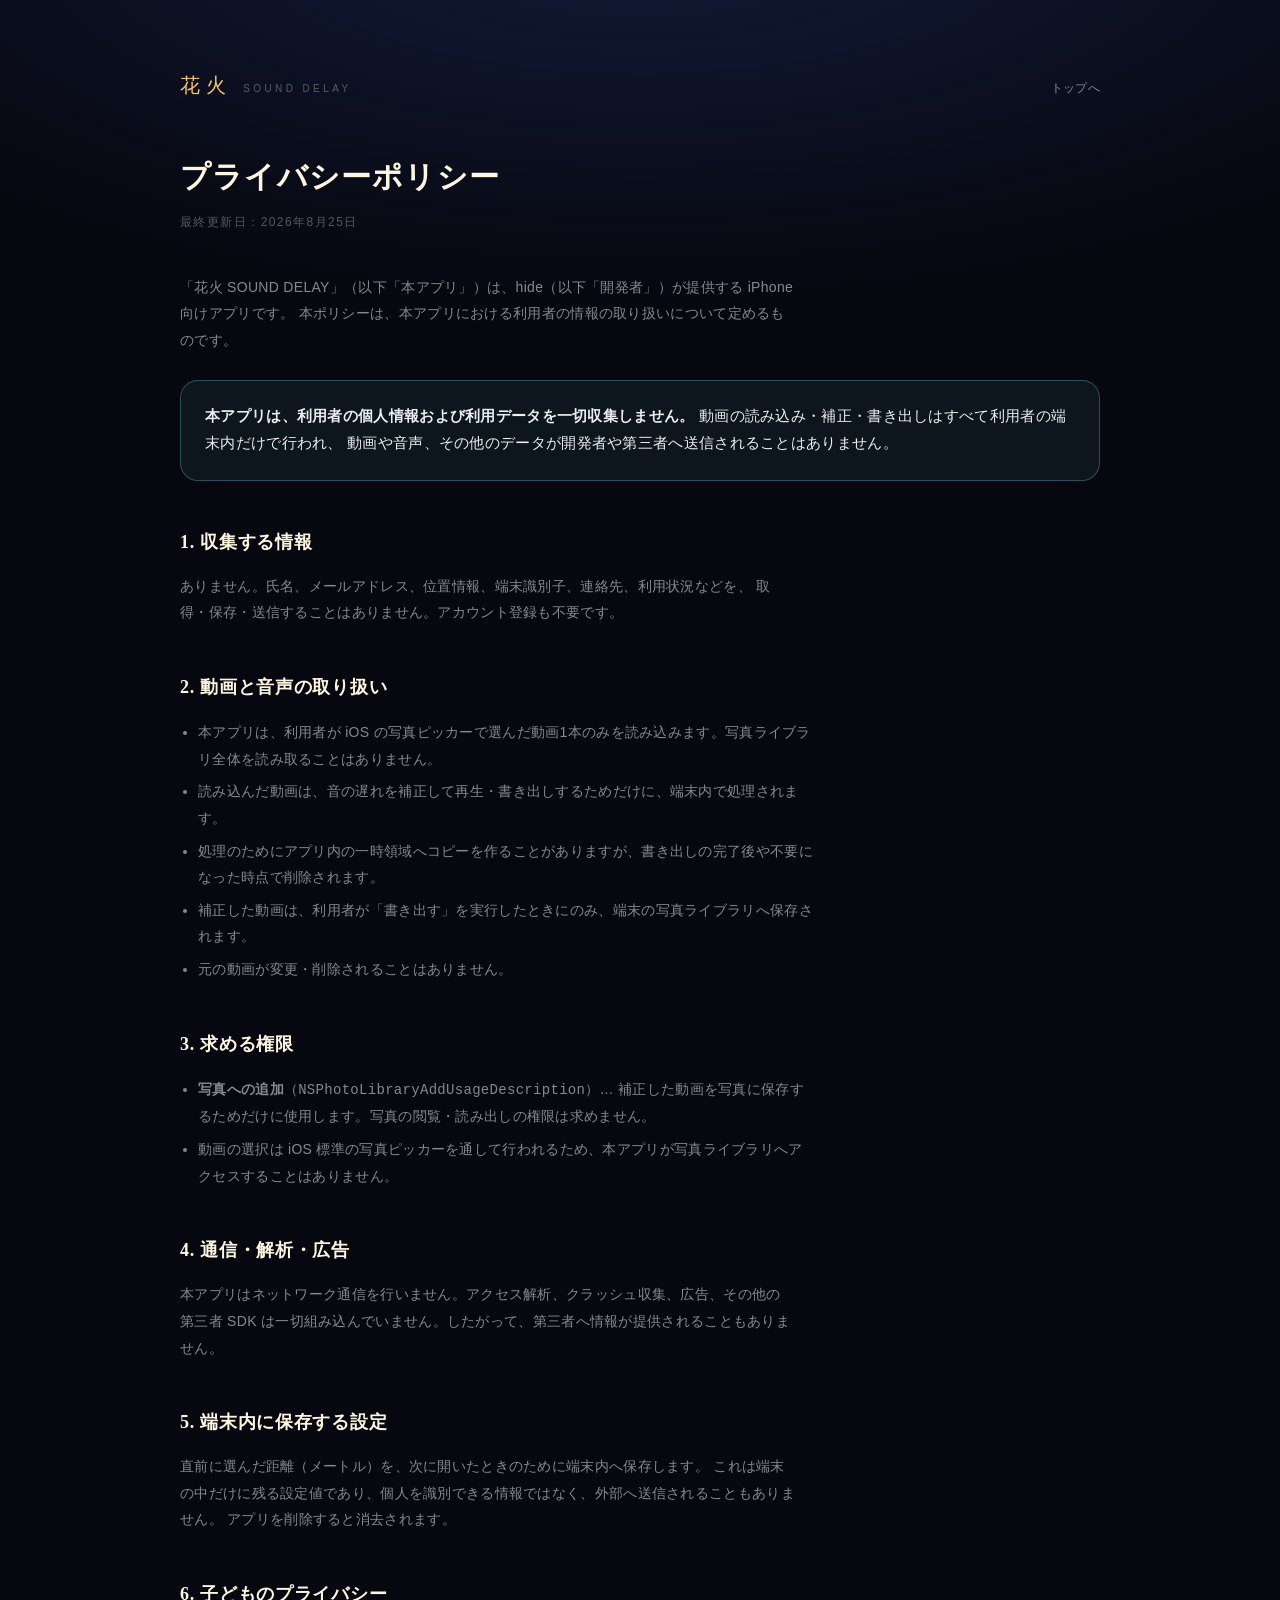
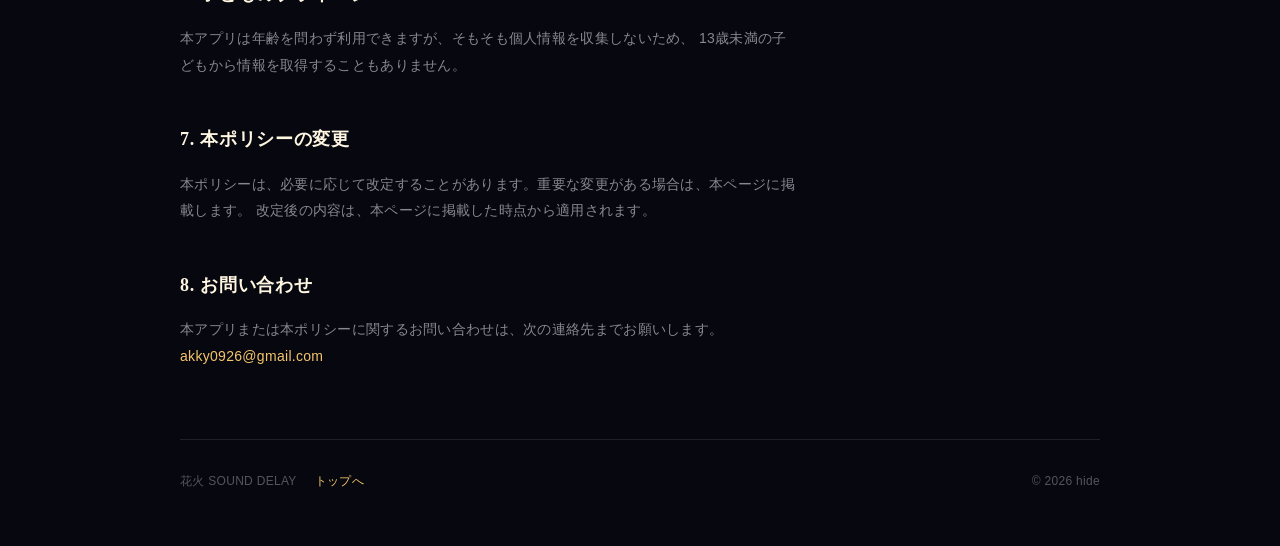
==== privacy.html @ 6d4c9117 "Add files via upload" ====
<!DOCTYPE html>
<html lang="ja">
<head>
<meta charset="utf-8">
<meta name="viewport" content="width=device-width, initial-scale=1">
<title>プライバシーポリシー — 花火 SOUND DELAY</title>
<meta name="description" content="花火 SOUND DELAY のプライバシーポリシー。個人情報・利用データを一切収集せず、動画の処理はすべて端末内で完結します。">
<link rel="icon" href="assets/icon.png">
<link rel="stylesheet" href="assets/style.css">
</head>
<body>

<div class="wrap doc">
  <header class="site-head">
    <span class="brand">花火</span>
    <span class="sub">SOUND DELAY</span>
    <nav><a href="index.html">トップへ</a></nav>
  </header>

  <h1 style="margin-top:44px">プライバシーポリシー</h1>
  <p class="updated">最終更新日：2026年8月25日</p>

  <p>
    「花火 SOUND DELAY」（以下「本アプリ」）は、hide（以下「開発者」）が提供する iPhone 向けアプリです。
    本ポリシーは、本アプリにおける利用者の情報の取り扱いについて定めるものです。
  </p>

  <div class="highlight">
    <p>
      <strong>本アプリは、利用者の個人情報および利用データを一切収集しません。</strong>
      動画の読み込み・補正・書き出しはすべて利用者の端末内だけで行われ、
      動画や音声、その他のデータが開発者や第三者へ送信されることはありません。
    </p>
  </div>

  <h2>1. 収集する情報</h2>
  <p>
    ありません。氏名、メールアドレス、位置情報、端末識別子、連絡先、利用状況などを、
    取得・保存・送信することはありません。アカウント登録も不要です。
  </p>

  <h2>2. 動画と音声の取り扱い</h2>
  <ul>
    <li>本アプリは、利用者が iOS の写真ピッカーで選んだ動画1本のみを読み込みます。写真ライブラリ全体を読み取ることはありません。</li>
    <li>読み込んだ動画は、音の遅れを補正して再生・書き出しするためだけに、端末内で処理されます。</li>
    <li>処理のためにアプリ内の一時領域へコピーを作ることがありますが、書き出しの完了後や不要になった時点で削除されます。</li>
    <li>補正した動画は、利用者が「書き出す」を実行したときにのみ、端末の写真ライブラリへ保存されます。</li>
    <li>元の動画が変更・削除されることはありません。</li>
  </ul>

  <h2>3. 求める権限</h2>
  <ul>
    <li><strong>写真への追加</strong>（<code>NSPhotoLibraryAddUsageDescription</code>）… 補正した動画を写真に保存するためだけに使用します。写真の閲覧・読み出しの権限は求めません。</li>
    <li>動画の選択は iOS 標準の写真ピッカーを通して行われるため、本アプリが写真ライブラリへアクセスすることはありません。</li>
  </ul>

  <h2>4. 通信・解析・広告</h2>
  <p>
    本アプリはネットワーク通信を行いません。アクセス解析、クラッシュ収集、広告、その他の
    第三者 SDK は一切組み込んでいません。したがって、第三者へ情報が提供されることもありません。
  </p>

  <h2>5. 端末内に保存する設定</h2>
  <p>
    直前に選んだ距離（メートル）を、次に開いたときのために端末内へ保存します。
    これは端末の中だけに残る設定値であり、個人を識別できる情報ではなく、外部へ送信されることもありません。
    アプリを削除すると消去されます。
  </p>

  <h2>6. 子どものプライバシー</h2>
  <p>
    本アプリは年齢を問わず利用できますが、そもそも個人情報を収集しないため、
    13歳未満の子どもから情報を取得することもありません。
  </p>

  <h2>7. 本ポリシーの変更</h2>
  <p>
    本ポリシーは、必要に応じて改定することがあります。重要な変更がある場合は、本ページに掲載します。
    改定後の内容は、本ページに掲載した時点から適用されます。
  </p>

  <h2>8. お問い合わせ</h2>
  <p>
    本アプリまたは本ポリシーに関するお問い合わせは、次の連絡先までお願いします。<br>
    <a href="mailto:akky0926@gmail.com">akky0926@gmail.com</a>
  </p>

  <footer>
    <span>花火 SOUND DELAY</span>
    <a href="index.html">トップへ</a>
    <span class="spacer">© 2026 hide</span>
  </footer>
</div>

</body>
</html>
---- assets/style.css ----
/* 花火 SOUND DELAY — サイトの見た目。アプリと同じ夜空の地・光の金・音の青。 */

:root {
  --ink: #06070f;
  --ink-top: #131c3a;
  --gold: #f5c56b;
  --gold-deep: #f0a63c;
  --gold-core: #fff6e2;
  --wave: #6fd3e3;
  --text: #edeef2;
  --muted: rgba(237, 238, 242, 0.56);
  --faint: rgba(237, 238, 242, 0.34);
  --line: rgba(255, 255, 255, 0.10);
  --panel: rgba(255, 255, 255, 0.045);
  --mincho: "Hiragino Mincho ProN", "Hiragino Mincho Pro", "Yu Mincho", "YuMincho", serif;
  --gothic: "Hiragino Sans", "Hiragino Kaku Gothic ProN", -apple-system, BlinkMacSystemFont,
    "Segoe UI", "Noto Sans JP", sans-serif;
}

* { box-sizing: border-box; }

html { -webkit-text-size-adjust: 100%; }

body {
  margin: 0;
  font-family: var(--gothic);
  color: var(--text);
  background:
    radial-gradient(120% 70% at 50% -10%, var(--ink-top) 0%, var(--ink) 62%),
    var(--ink);
  background-attachment: fixed;
  line-height: 1.9;
  font-size: 15px;
  letter-spacing: 0.02em;
}

a { color: var(--gold); text-decoration: none; }
a:hover { text-decoration: underline; }

.wrap { width: min(920px, calc(100% - 44px)); margin: 0 auto; }

/* ---- 見出し（アプリと同じ明朝） ---- */
h1, h2, h3, .num { font-family: var(--mincho); font-weight: 600; letter-spacing: 0.04em; }

/* ---- ヘッダ ---- */
.site-head {
  display: flex; align-items: baseline; gap: 12px;
  padding: 26px 0 0;
}
.site-head .brand { font-family: var(--mincho); font-size: 20px; color: var(--gold); letter-spacing: 0.28em; }
.site-head .sub { font-size: 10px; letter-spacing: 0.34em; color: var(--faint); }
.site-head nav { margin-left: auto; font-size: 12px; }
.site-head nav a { color: var(--muted); }

/* ---- ヒーロー ---- */
.hero { text-align: center; padding: 62px 0 10px; }
.hero img.icon {
  width: 108px; height: 108px; border-radius: 24px;
  box-shadow: 0 18px 60px rgba(240, 166, 60, 0.22);
}
.hero h1 {
  font-size: clamp(34px, 7vw, 54px);
  line-height: 1.5; margin: 30px 0 0; color: var(--gold-core);
}
.hero p.lead {
  margin: 18px auto 0; max-width: 34em;
  color: var(--muted); font-size: 15px;
}
.badges { margin-top: 30px; display: flex; gap: 12px; justify-content: center; flex-wrap: wrap; }
.pill {
  display: inline-flex; align-items: center; gap: 8px;
  padding: 11px 20px; border-radius: 999px;
  border: 1px solid var(--line); color: var(--muted); font-size: 12.5px;
}
.pill strong { font-family: var(--mincho); color: var(--wave); font-size: 15px; font-weight: 600; }
.pill.solid {
  background: linear-gradient(180deg, var(--gold), var(--gold-deep));
  color: #17110a; border: none; font-weight: 700;
}

/* ---- 節 ---- */
section { padding: 60px 0; border-top: 1px solid var(--line); margin-top: 60px; }
section:first-of-type { border-top: none; }
h2 { font-size: 23px; margin: 0 0 10px; color: var(--gold-core); }
.section-note { color: var(--faint); font-size: 12px; letter-spacing: 0.2em; margin: 0 0 26px; }

.cards { display: grid; gap: 16px; grid-template-columns: repeat(auto-fit, minmax(230px, 1fr)); }
.card {
  border: 1px solid var(--line); border-radius: 18px; background: var(--panel);
  padding: 24px 22px;
}
.card h3 { font-size: 17px; margin: 0 0 8px; color: var(--text); }
.card p { margin: 0; color: var(--muted); font-size: 13.5px; }
.card .step { font-size: 11px; letter-spacing: 0.22em; color: var(--gold); display: block; margin-bottom: 12px; }

/* ---- 仕組み ---- */
.formula {
  display: flex; align-items: baseline; gap: 14px; flex-wrap: wrap;
  border: 1px solid var(--line); border-radius: 18px; background: var(--panel);
  padding: 22px 24px; margin: 0 0 20px;
}
.formula .num { font-size: 28px; color: var(--gold-core); }
.formula .eq { color: var(--faint); font-size: 13px; }
.formula .out { font-size: 28px; color: var(--wave); font-family: var(--mincho); }

/* ---- スクリーンショット ---- */
.shots { display: grid; gap: 18px; grid-template-columns: repeat(auto-fit, minmax(210px, 1fr)); }
.shots figure { margin: 0; }
.shots img {
  width: 100%; height: auto; display: block;
  border-radius: 20px; border: 1px solid var(--line);
}
.shots figcaption { margin-top: 12px; color: var(--faint); font-size: 12px; text-align: center; }

/* ---- 文章のページ（プライバシーポリシー） ---- */
.doc { padding-top: 40px; }
.doc h1 { font-size: 30px; margin: 0 0 6px; color: var(--gold-core); }
.doc .updated { color: var(--faint); font-size: 12px; margin: 0 0 40px; letter-spacing: 0.12em; }
.doc h2 { font-size: 18px; margin: 44px 0 10px; }
.doc p, .doc li { color: var(--muted); font-size: 14px; max-width: 44em; }
.doc ul { padding-left: 1.2em; }
.doc li { margin-bottom: 6px; }
.doc .highlight {
  border: 1px solid rgba(111, 211, 227, 0.30);
  background: rgba(111, 211, 227, 0.07);
  border-radius: 18px; padding: 22px 24px; margin: 26px 0 0;
}
.doc .highlight p { color: var(--text); margin: 0; font-size: 14.5px; max-width: none; }

/* ---- フッタ ---- */
footer {
  border-top: 1px solid var(--line); margin-top: 70px;
  padding: 30px 0 54px; color: var(--faint); font-size: 12px;
  display: flex; gap: 18px; flex-wrap: wrap; align-items: center;
}
footer .spacer { margin-left: auto; }

@media (max-width: 560px) {
  body { font-size: 14px; }
  section { padding: 46px 0; margin-top: 46px; }
  .hero { padding-top: 44px; }
}
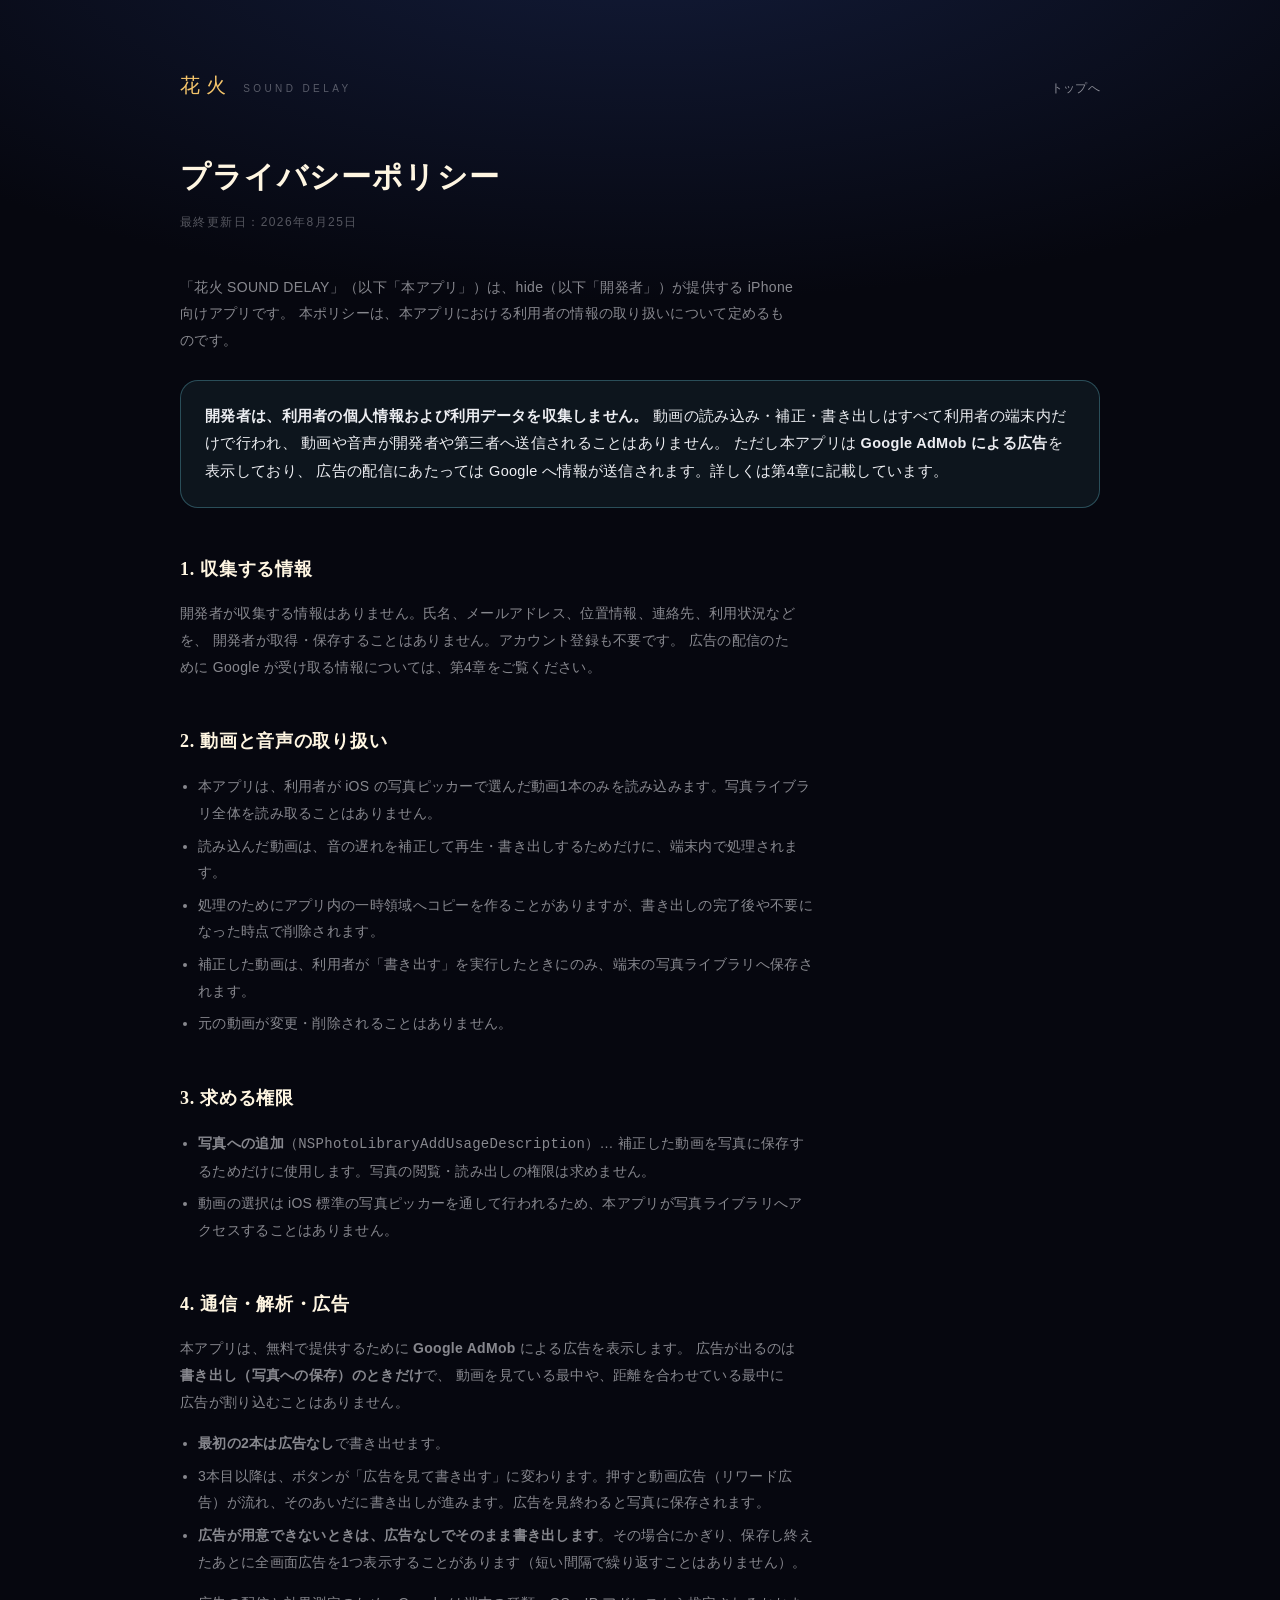
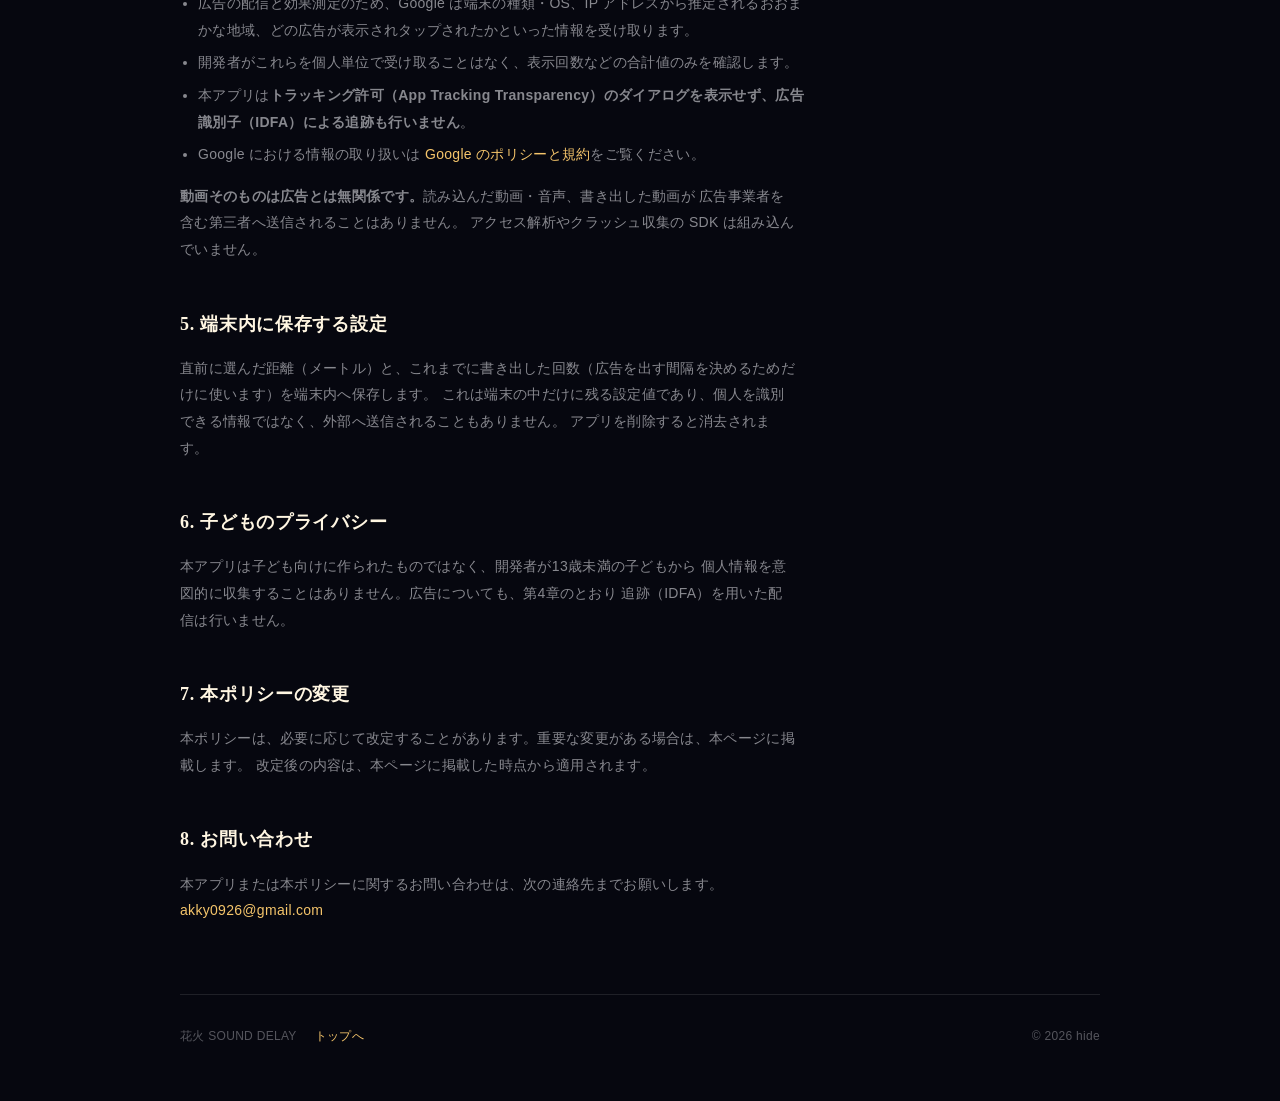
==== commit 8ec7006d: "Add files via upload" ====
--- a/privacy.html
+++ b/privacy.html
@@ -4,7 +4,7 @@
 <meta charset="utf-8">
 <meta name="viewport" content="width=device-width, initial-scale=1">
 <title>プライバシーポリシー — 花火 SOUND DELAY</title>
-<meta name="description" content="花火 SOUND DELAY のプライバシーポリシー。個人情報・利用データを一切収集せず、動画の処理はすべて端末内で完結します。">
+<meta name="description" content="花火 SOUND DELAY のプライバシーポリシー。開発者は個人情報・利用データを収集せず、動画の処理はすべて端末内で完結します。広告（Google AdMob）についても記載しています。">
 <link rel="icon" href="assets/icon.png">
 <link rel="stylesheet" href="assets/style.css">
 </head>
@@ -27,16 +27,19 @@
 
   <div class="highlight">
     <p>
-      <strong>本アプリは、利用者の個人情報および利用データを一切収集しません。</strong>
+      <strong>開発者は、利用者の個人情報および利用データを収集しません。</strong>
       動画の読み込み・補正・書き出しはすべて利用者の端末内だけで行われ、
-      動画や音声、その他のデータが開発者や第三者へ送信されることはありません。
+      動画や音声が開発者や第三者へ送信されることはありません。
+      ただし本アプリは <strong>Google AdMob による広告</strong>を表示しており、
+      広告の配信にあたっては Google へ情報が送信されます。詳しくは第4章に記載しています。
     </p>
   </div>
 
   <h2>1. 収集する情報</h2>
   <p>
-    ありません。氏名、メールアドレス、位置情報、端末識別子、連絡先、利用状況などを、
-    取得・保存・送信することはありません。アカウント登録も不要です。
+    開発者が収集する情報はありません。氏名、メールアドレス、位置情報、連絡先、利用状況などを、
+    開発者が取得・保存することはありません。アカウント登録も不要です。
+    広告の配信のために Google が受け取る情報については、第4章をご覧ください。
   </p>
 
   <h2>2. 動画と音声の取り扱い</h2>
@@ -56,21 +59,39 @@
 
   <h2>4. 通信・解析・広告</h2>
   <p>
-    本アプリはネットワーク通信を行いません。アクセス解析、クラッシュ収集、広告、その他の
-    第三者 SDK は一切組み込んでいません。したがって、第三者へ情報が提供されることもありません。
+    本アプリは、無料で提供するために <strong>Google AdMob</strong> による広告を表示します。
+    広告が出るのは<strong>書き出し（写真への保存）のときだけ</strong>で、
+    動画を見ている最中や、距離を合わせている最中に広告が割り込むことはありません。
+  </p>
+  <ul>
+    <li><strong>最初の2本は広告なし</strong>で書き出せます。</li>
+    <li>3本目以降は、ボタンが「広告を見て書き出す」に変わります。押すと動画広告（リワード広告）が流れ、そのあいだに書き出しが進みます。広告を見終わると写真に保存されます。</li>
+    <li><strong>広告が用意できないときは、広告なしでそのまま書き出します</strong>。その場合にかぎり、保存し終えたあとに全画面広告を1つ表示することがあります（短い間隔で繰り返すことはありません）。</li>
+  </ul>
+  <ul>
+    <li>広告の配信と効果測定のため、Google は端末の種類・OS、IP アドレスから推定されるおおまかな地域、どの広告が表示されタップされたかといった情報を受け取ります。</li>
+    <li>開発者がこれらを個人単位で受け取ることはなく、表示回数などの合計値のみを確認します。</li>
+    <li>本アプリは<strong>トラッキング許可（App Tracking Transparency）のダイアログを表示せず、広告識別子（IDFA）による追跡も行いません</strong>。</li>
+    <li>Google における情報の取り扱いは <a href="https://policies.google.com/technologies/partner-sites" target="_blank" rel="noopener">Google のポリシーと規約</a>をご覧ください。</li>
+  </ul>
+  <p>
+    <strong>動画そのものは広告とは無関係です。</strong>読み込んだ動画・音声、書き出した動画が
+    広告事業者を含む第三者へ送信されることはありません。
+    アクセス解析やクラッシュ収集の SDK は組み込んでいません。
   </p>
 
   <h2>5. 端末内に保存する設定</h2>
   <p>
-    直前に選んだ距離（メートル）を、次に開いたときのために端末内へ保存します。
+    直前に選んだ距離（メートル）と、これまでに書き出した回数（広告を出す間隔を決めるためだけに使います）を端末内へ保存します。
     これは端末の中だけに残る設定値であり、個人を識別できる情報ではなく、外部へ送信されることもありません。
     アプリを削除すると消去されます。
   </p>
 
   <h2>6. 子どものプライバシー</h2>
   <p>
-    本アプリは年齢を問わず利用できますが、そもそも個人情報を収集しないため、
-    13歳未満の子どもから情報を取得することもありません。
+    本アプリは子ども向けに作られたものではなく、開発者が13歳未満の子どもから
+    個人情報を意図的に収集することはありません。広告についても、第4章のとおり
+    追跡（IDFA）を用いた配信は行いません。
   </p>
 
   <h2>7. 本ポリシーの変更</h2>
@@ -92,5 +113,7 @@
   </footer>
 </div>
 
+<script type="module" src="assets/fireworks.js"></script>
+
 </body>
 </html>
